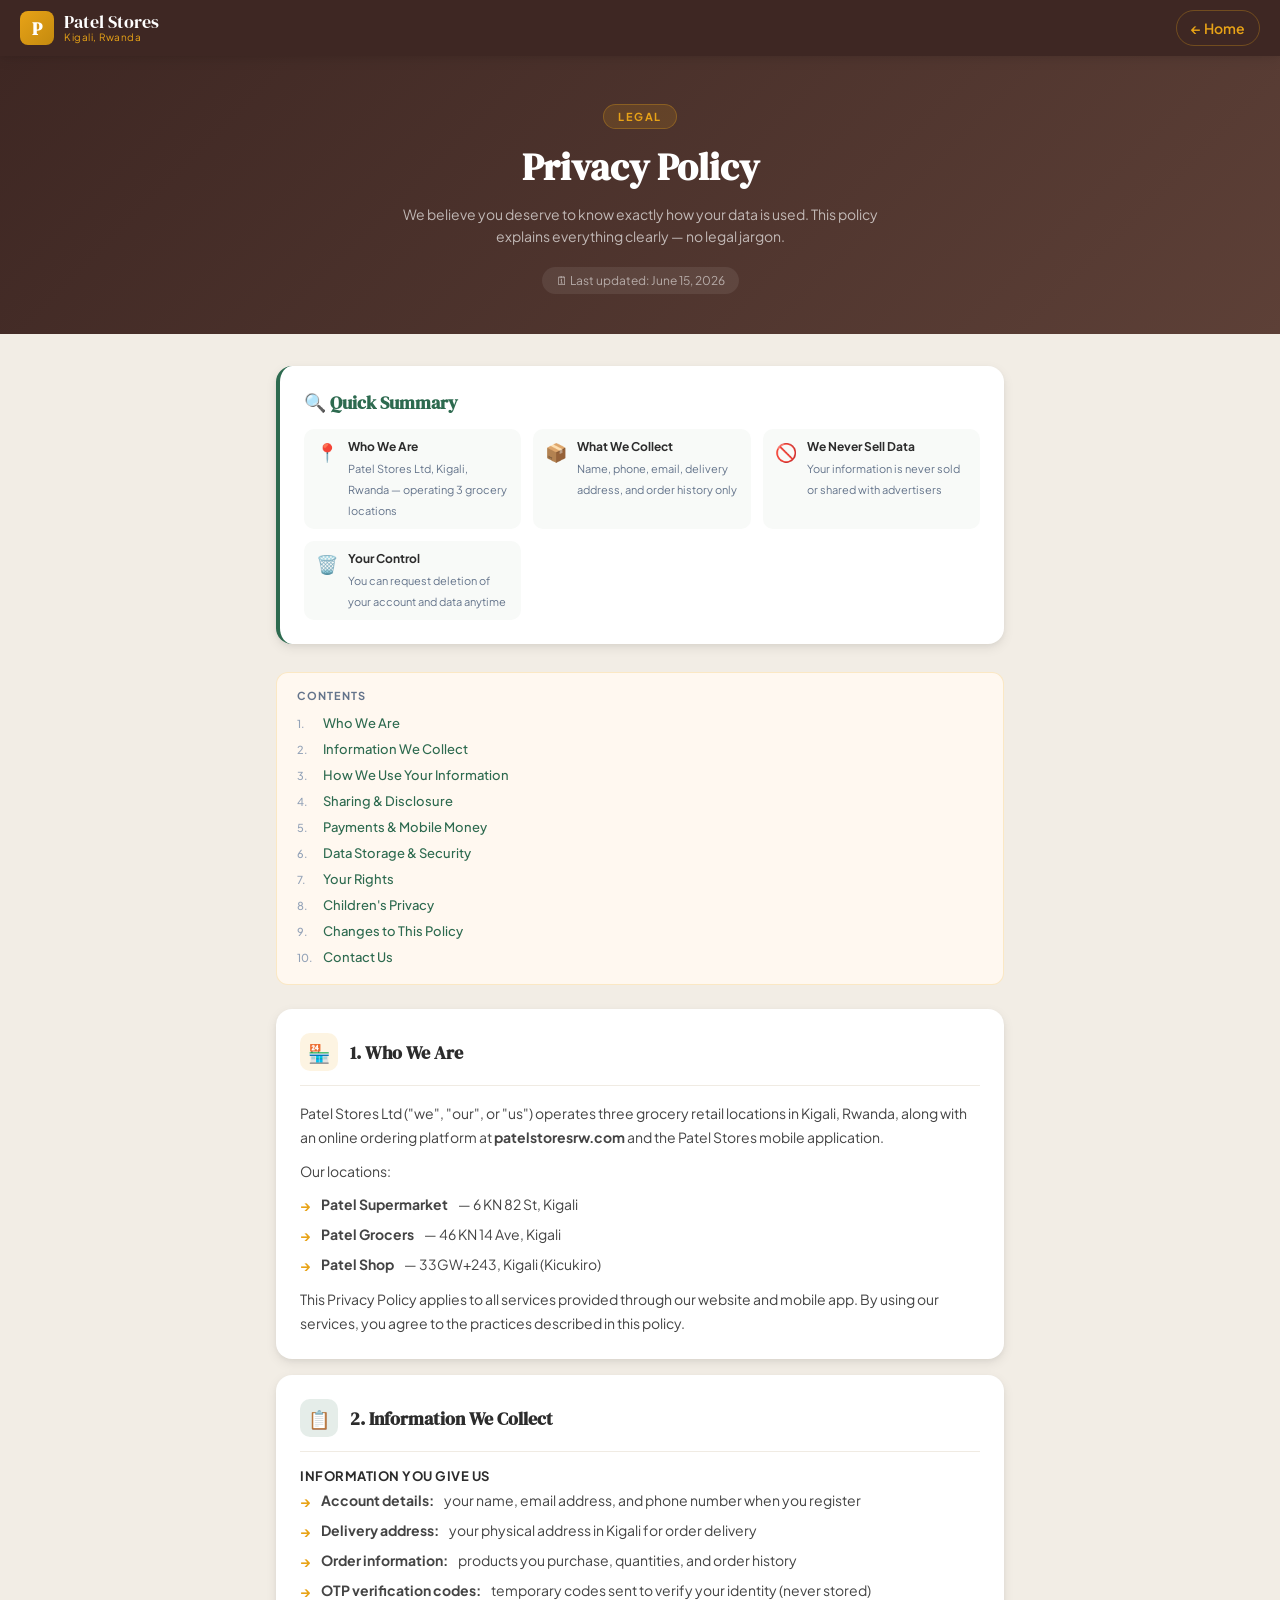
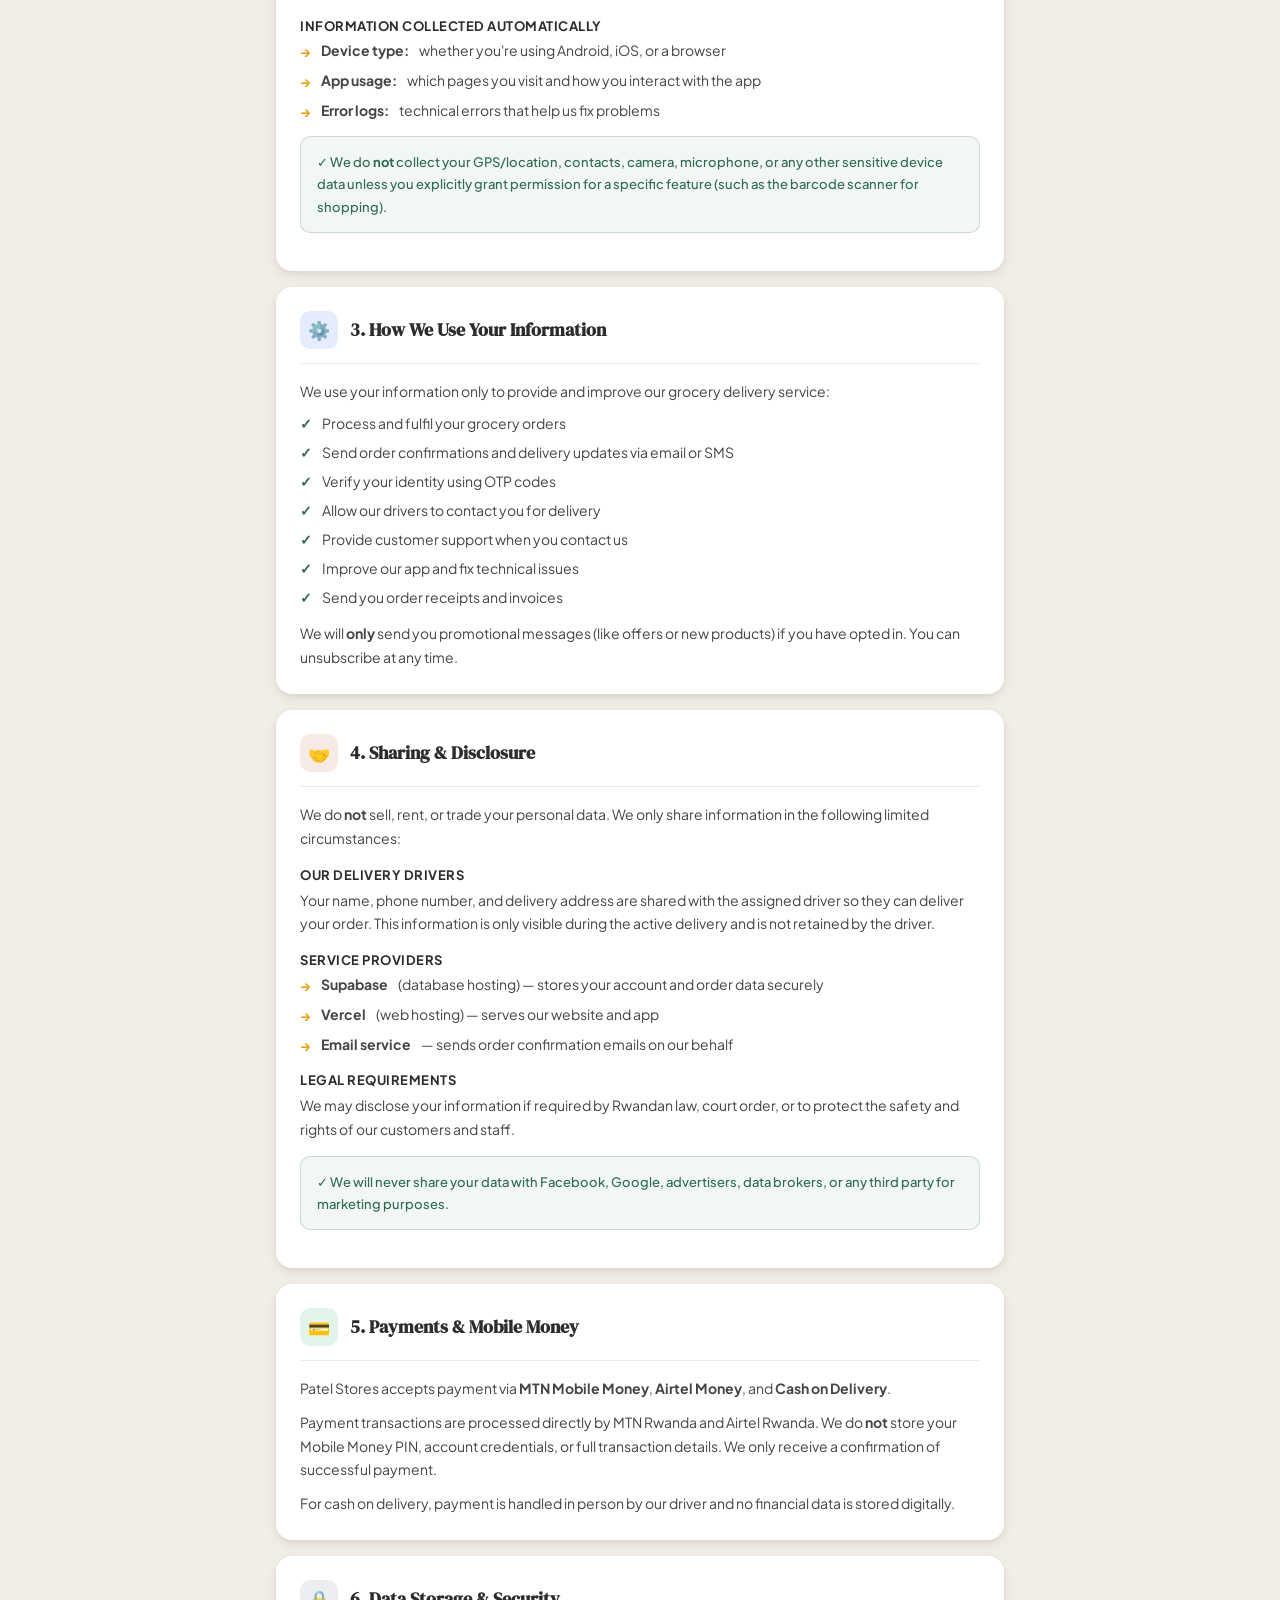
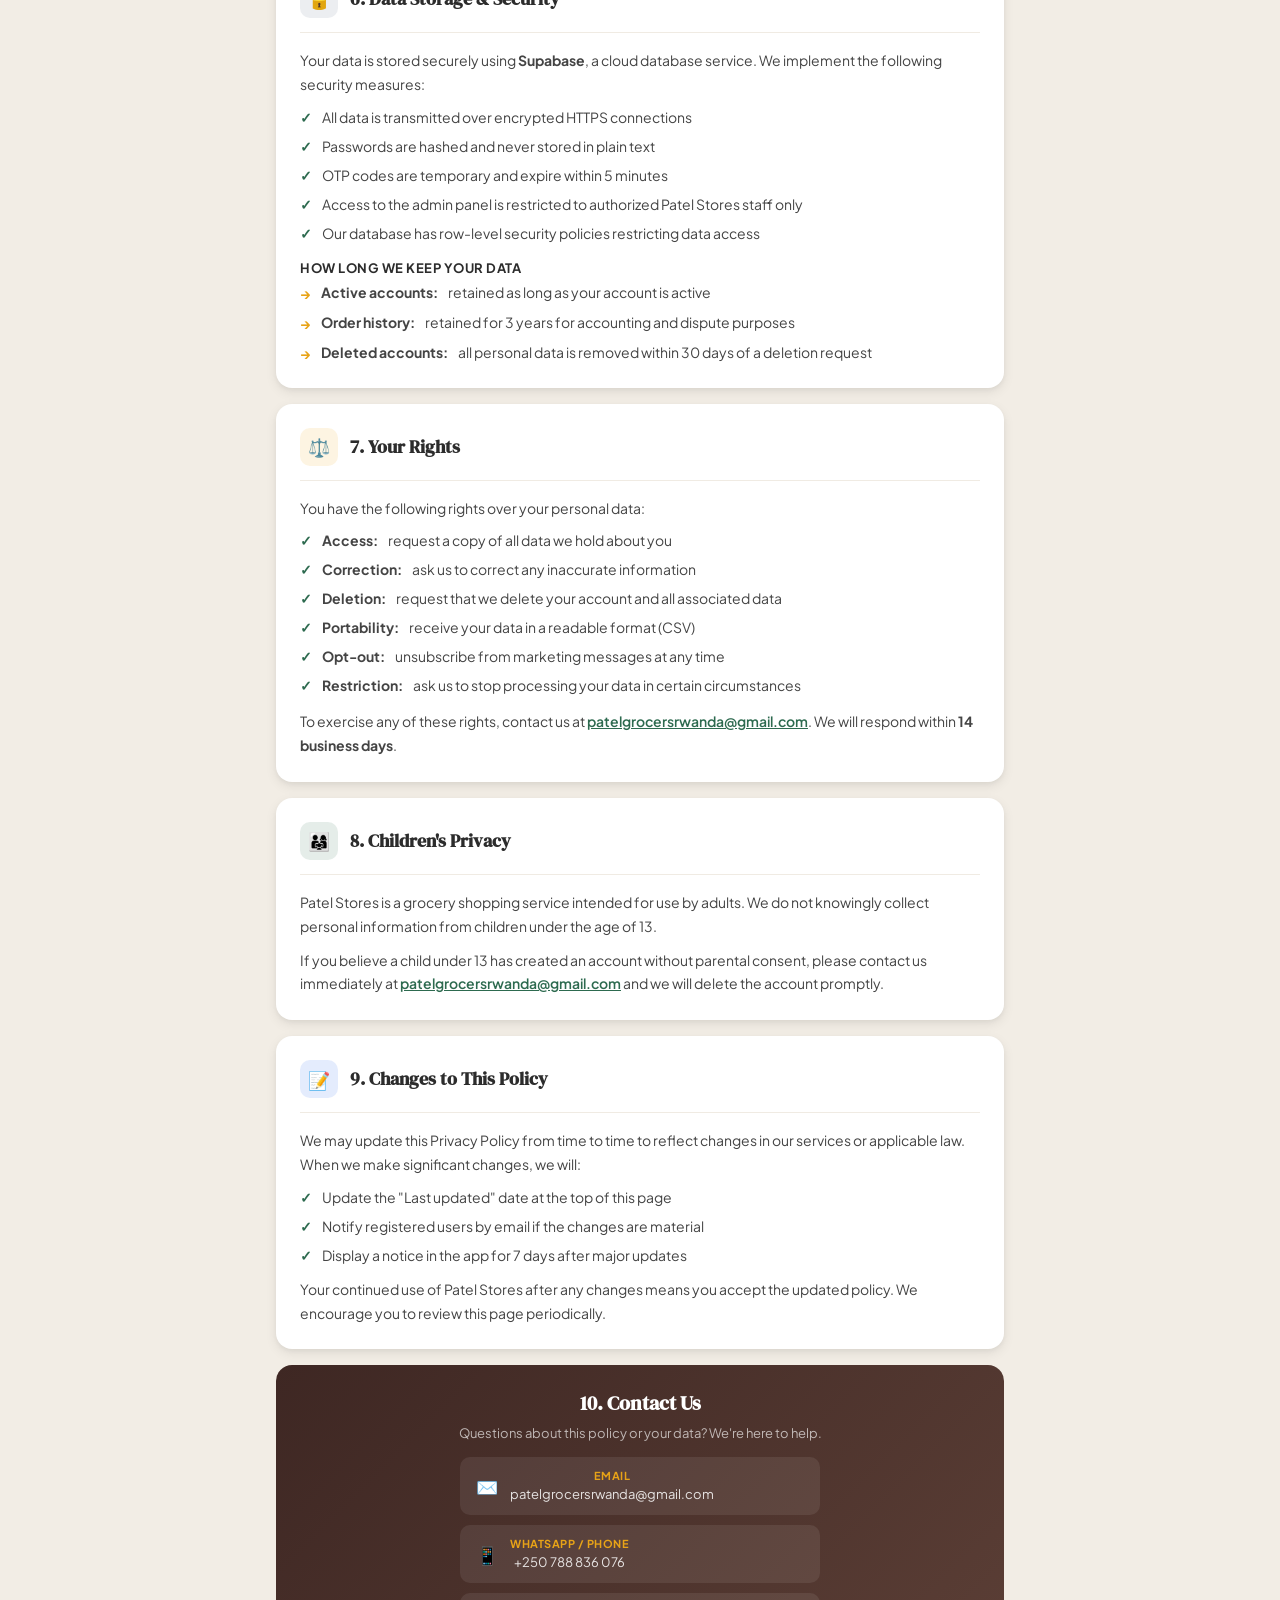
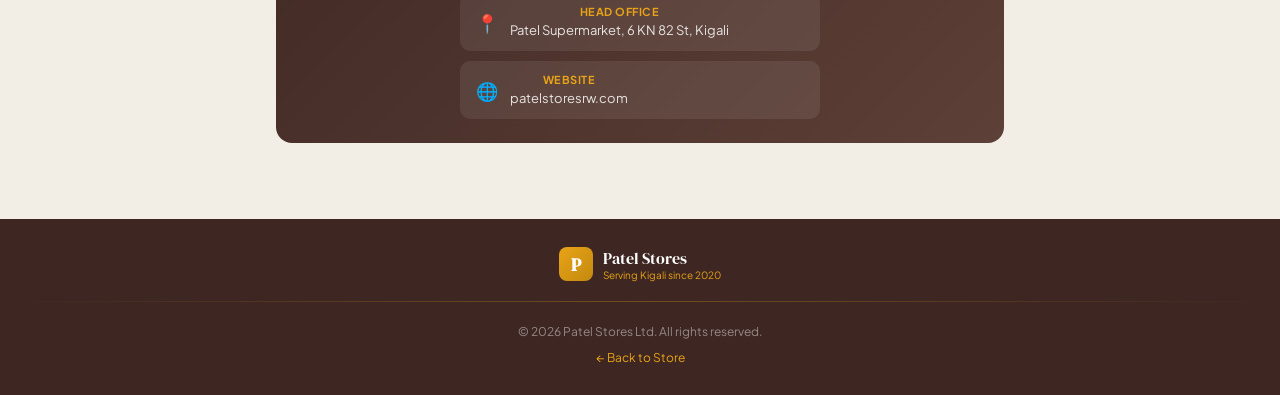
==== privacy.html @ 5aa3a6f2 "Add files via upload" ====
<!DOCTYPE html>
<html lang="en">
<head>
    <meta charset="UTF-8">
    <meta name="viewport" content="width=device-width, initial-scale=1.0, viewport-fit=cover">
    <title>Privacy Policy — Patel Stores</title>

    <!-- PWA Meta -->
    <meta name="theme-color" content="#E8A317">
    <meta name="description" content="Privacy Policy for Patel Stores — Kigali, Rwanda">
    <meta name="mobile-web-app-capable" content="yes">

    <!-- iOS PWA Meta -->
    <meta name="apple-mobile-web-app-capable" content="yes">
    <meta name="apple-mobile-web-app-status-bar-style" content="black-translucent">
    <meta name="apple-mobile-web-app-title" content="Patel Stores">
    <link rel="apple-touch-icon" href="icons/apple-touch-icon.png">
    <link rel="manifest" href="manifest.json">
    <link rel="icon" type="image/png" sizes="32x32" href="icons/icon-96x96.png">

    <link rel="preconnect" href="https://fonts.googleapis.com">
    <link href="https://fonts.googleapis.com/css2?family=DM+Serif+Display:ital@0;1&family=Plus+Jakarta+Sans:wght@300;400;500;600;700;800&display=swap" rel="stylesheet">

    <style>
        :root {
            --saffron: #E8A317;
            --saffron-dark: #C48A0F;
            --forest: #2D6A4F;
            --forest-light: #40916C;
            --cream: #FFF8F0;
            --coffee: #3E2723;
            --charcoal: #2C2C2C;
            --slate: #64748B;
            --light-slate: #94A3B8;
            --white: #FFFFFF;
            --font-display: 'DM Serif Display', serif;
            --font-body: 'Plus Jakarta Sans', sans-serif;
            --shadow-md: 0 4px 12px rgba(0,0,0,0.08), 0 2px 4px rgba(0,0,0,0.04);
        }

        *, *::before, *::after { box-sizing: border-box; margin: 0; padding: 0; }
        html { scroll-behavior: smooth; -webkit-text-size-adjust: 100%; }

        body {
            font-family: var(--font-body);
            background: #f2ede5;
            color: var(--charcoal);
            min-height: 100vh;
        }

        /* ── NAV ── */
        .nav {
            background: var(--coffee);
            padding: 0 20px;
            height: 56px;
            display: flex;
            align-items: center;
            justify-content: space-between;
            position: sticky;
            top: 0;
            z-index: 100;
            box-shadow: var(--shadow-md);
        }

        .nav-brand {
            display: flex;
            align-items: center;
            gap: 10px;
            text-decoration: none;
        }

        .logo-mark {
            width: 34px;
            height: 34px;
            background: linear-gradient(135deg, var(--saffron), var(--saffron-dark));
            border-radius: 8px;
            display: flex;
            align-items: center;
            justify-content: center;
            font-family: var(--font-display);
            font-size: 18px;
            color: var(--white);
            font-weight: 700;
            flex-shrink: 0;
        }

        .nav-name {
            font-family: var(--font-display);
            font-size: 18px;
            color: var(--white);
            line-height: 1;
        }

        .nav-sub {
            font-size: 10px;
            color: var(--saffron);
            letter-spacing: 0.5px;
        }

        .nav-back {
            display: flex;
            align-items: center;
            gap: 6px;
            color: var(--saffron);
            text-decoration: none;
            font-size: 14px;
            font-weight: 600;
            padding: 8px 14px;
            border-radius: 20px;
            border: 1px solid rgba(232,163,23,0.3);
            transition: background 0.2s;
        }

        .nav-back:hover { background: rgba(232,163,23,0.1); }

        /* ── HERO ── */
        .hero {
            background: linear-gradient(135deg, var(--coffee) 0%, #5D4037 100%);
            padding: 48px 20px 40px;
            text-align: center;
        }

        .hero-badge {
            display: inline-block;
            background: rgba(232,163,23,0.15);
            border: 1px solid rgba(232,163,23,0.3);
            color: var(--saffron);
            font-size: 11px;
            font-weight: 700;
            letter-spacing: 1.5px;
            text-transform: uppercase;
            padding: 5px 14px;
            border-radius: 20px;
            margin-bottom: 16px;
        }

        .hero h1 {
            font-family: var(--font-display);
            font-size: clamp(26px, 5vw, 38px);
            color: var(--white);
            margin-bottom: 12px;
            line-height: 1.2;
        }

        .hero p {
            color: rgba(255,255,255,0.65);
            font-size: 14px;
            max-width: 480px;
            margin: 0 auto 20px;
            line-height: 1.6;
        }

        .hero-meta {
            display: inline-flex;
            align-items: center;
            gap: 6px;
            background: rgba(255,255,255,0.08);
            padding: 6px 14px;
            border-radius: 20px;
            font-size: 12px;
            color: rgba(255,255,255,0.55);
        }

        /* ── MAIN CONTENT ── */
        .content-wrap {
            max-width: 760px;
            margin: 0 auto;
            padding: 32px 16px 60px;
        }

        /* ── QUICK SUMMARY CARD ── */
        .summary-card {
            background: var(--white);
            border-radius: 16px;
            padding: 24px;
            margin-bottom: 28px;
            box-shadow: var(--shadow-md);
            border-left: 4px solid var(--forest);
        }

        .summary-card h2 {
            font-family: var(--font-display);
            font-size: 18px;
            color: var(--forest);
            margin-bottom: 14px;
            display: flex;
            align-items: center;
            gap: 8px;
        }

        .summary-grid {
            display: grid;
            grid-template-columns: repeat(auto-fit, minmax(200px, 1fr));
            gap: 12px;
        }

        .summary-item {
            display: flex;
            align-items: flex-start;
            gap: 10px;
            padding: 10px 12px;
            background: #f8faf8;
            border-radius: 10px;
        }

        .summary-icon {
            font-size: 18px;
            flex-shrink: 0;
            margin-top: 1px;
        }

        .summary-item strong {
            display: block;
            font-size: 12px;
            font-weight: 700;
            color: var(--charcoal);
            margin-bottom: 2px;
        }

        .summary-item span {
            font-size: 11px;
            color: var(--slate);
            line-height: 1.4;
        }

        /* ── SECTIONS ── */
        .section {
            background: var(--white);
            border-radius: 16px;
            padding: 24px;
            margin-bottom: 16px;
            box-shadow: var(--shadow-md);
        }

        .section-header {
            display: flex;
            align-items: center;
            gap: 12px;
            margin-bottom: 16px;
            padding-bottom: 14px;
            border-bottom: 1px solid #f0ebe3;
        }

        .section-icon {
            width: 38px;
            height: 38px;
            border-radius: 10px;
            display: flex;
            align-items: center;
            justify-content: center;
            font-size: 18px;
            flex-shrink: 0;
        }

        .icon-saffron { background: rgba(232,163,23,0.12); }
        .icon-forest  { background: rgba(45,106,79,0.12); }
        .icon-terra   { background: rgba(193,81,46,0.12); }
        .icon-blue    { background: rgba(37,99,235,0.12); }
        .icon-slate   { background: rgba(100,116,139,0.12); }
        .icon-green   { background: rgba(22,163,74,0.12); }

        .section h2 {
            font-family: var(--font-display);
            font-size: 18px;
            color: var(--charcoal);
            line-height: 1.2;
        }

        .section h3 {
            font-size: 13px;
            font-weight: 700;
            color: var(--charcoal);
            margin: 16px 0 6px;
            text-transform: uppercase;
            letter-spacing: 0.5px;
        }

        .section p {
            font-size: 14px;
            color: #444;
            line-height: 1.7;
            margin-bottom: 10px;
        }

        .section p:last-child { margin-bottom: 0; }

        .data-list {
            list-style: none;
            display: flex;
            flex-direction: column;
            gap: 8px;
        }

        .data-list li {
            display: flex;
            align-items: flex-start;
            gap: 10px;
            font-size: 14px;
            color: #444;
            line-height: 1.5;
        }

        .data-list li::before {
            content: "→";
            color: var(--saffron);
            font-weight: 700;
            flex-shrink: 0;
            margin-top: 1px;
        }

        .check-list {
            list-style: none;
            display: flex;
            flex-direction: column;
            gap: 8px;
        }

        .check-list li {
            display: flex;
            align-items: flex-start;
            gap: 10px;
            font-size: 14px;
            color: #444;
            line-height: 1.5;
        }

        .check-list li::before {
            content: "✓";
            color: var(--forest);
            font-weight: 700;
            flex-shrink: 0;
        }

        /* ── HIGHLIGHT BOX ── */
        .highlight-box {
            background: rgba(45,106,79,0.06);
            border: 1px solid rgba(45,106,79,0.2);
            border-radius: 10px;
            padding: 14px 16px;
            margin: 14px 0;
        }

        .highlight-box p {
            font-size: 13px;
            color: var(--forest);
            margin: 0;
            font-weight: 500;
        }

        /* ── CONTACT CARD ── */
        .contact-card {
            background: linear-gradient(135deg, var(--coffee) 0%, #5D4037 100%);
            border-radius: 16px;
            padding: 24px;
            margin-bottom: 16px;
            text-align: center;
        }

        .contact-card h2 {
            font-family: var(--font-display);
            font-size: 20px;
            color: var(--white);
            margin-bottom: 8px;
        }

        .contact-card p {
            font-size: 13px;
            color: rgba(255,255,255,0.65);
            margin-bottom: 16px;
        }

        .contact-methods {
            display: flex;
            flex-direction: column;
            gap: 10px;
            max-width: 360px;
            margin: 0 auto;
        }

        .contact-row {
            display: flex;
            align-items: center;
            gap: 12px;
            background: rgba(255,255,255,0.08);
            border-radius: 10px;
            padding: 12px 16px;
        }

        .contact-row span:first-child { font-size: 18px; }

        .contact-row-text strong {
            display: block;
            font-size: 11px;
            font-weight: 700;
            color: var(--saffron);
            text-transform: uppercase;
            letter-spacing: 0.5px;
        }

        .contact-row-text a,
        .contact-row-text span:last-child {
            font-size: 13px;
            color: rgba(255,255,255,0.85);
            text-decoration: none;
        }

        .contact-row-text a:hover { color: var(--saffron); }

        /* ── FOOTER ── */
        .page-footer {
            background: var(--coffee);
            padding: 28px 20px;
            text-align: center;
        }

        .footer-brand-row {
            display: flex;
            align-items: center;
            justify-content: center;
            gap: 10px;
            margin-bottom: 10px;
        }

        .page-footer p {
            font-size: 12px;
            color: rgba(255,255,255,0.45);
            line-height: 1.6;
        }

        .page-footer a {
            color: var(--saffron);
            text-decoration: none;
        }

        .divider {
            height: 1px;
            background: linear-gradient(90deg, transparent, rgba(232,163,23,0.3), transparent);
            margin: 20px 0;
        }

        /* ── TOC ── */
        .toc {
            background: var(--cream);
            border-radius: 12px;
            padding: 16px 20px;
            margin-bottom: 24px;
            border: 1px solid rgba(232,163,23,0.2);
        }

        .toc h3 {
            font-size: 11px;
            font-weight: 700;
            color: var(--slate);
            text-transform: uppercase;
            letter-spacing: 1px;
            margin-bottom: 10px;
        }

        .toc-list {
            list-style: none;
            display: flex;
            flex-direction: column;
            gap: 4px;
        }

        .toc-list li a {
            font-size: 13px;
            color: var(--forest);
            text-decoration: none;
            font-weight: 500;
            display: flex;
            align-items: center;
            gap: 8px;
            padding: 3px 0;
        }

        .toc-list li a:hover { color: var(--saffron-dark); }
        .toc-num { font-size: 11px; color: var(--light-slate); min-width: 18px; }

        @media (max-width: 480px) {
            .summary-grid { grid-template-columns: 1fr 1fr; }
            .hero { padding: 36px 16px 32px; }
        }
    </style>
</head>
<body>

    <!-- NAV -->
    <nav class="nav">
        <a href="index.html" class="nav-brand">
            <div class="logo-mark">P</div>
            <div>
                <div class="nav-name">Patel Stores</div>
                <div class="nav-sub">Kigali, Rwanda</div>
            </div>
        </a>
        <a href="index.html" class="nav-back">← Home</a>
    </nav>

    <!-- HERO -->
    <div class="hero">
        <div class="hero-badge">Legal</div>
        <h1>Privacy Policy</h1>
        <p>We believe you deserve to know exactly how your data is used. This policy explains everything clearly — no legal jargon.</p>
        <div class="hero-meta">🗓 Last updated: June 15, 2026</div>
    </div>

    <!-- CONTENT -->
    <div class="content-wrap">

        <!-- QUICK SUMMARY -->
        <div class="summary-card">
            <h2>🔍 Quick Summary</h2>
            <div class="summary-grid">
                <div class="summary-item">
                    <div class="summary-icon">📍</div>
                    <div>
                        <strong>Who We Are</strong>
                        <span>Patel Stores Ltd, Kigali, Rwanda — operating 3 grocery locations</span>
                    </div>
                </div>
                <div class="summary-item">
                    <div class="summary-icon">📦</div>
                    <div>
                        <strong>What We Collect</strong>
                        <span>Name, phone, email, delivery address, and order history only</span>
                    </div>
                </div>
                <div class="summary-item">
                    <div class="summary-icon">🚫</div>
                    <div>
                        <strong>We Never Sell Data</strong>
                        <span>Your information is never sold or shared with advertisers</span>
                    </div>
                </div>
                <div class="summary-item">
                    <div class="summary-icon">🗑️</div>
                    <div>
                        <strong>Your Control</strong>
                        <span>You can request deletion of your account and data anytime</span>
                    </div>
                </div>
            </div>
        </div>

        <!-- TABLE OF CONTENTS -->
        <div class="toc">
            <h3>Contents</h3>
            <ul class="toc-list">
                <li><a href="#who-we-are"><span class="toc-num">1.</span> Who We Are</a></li>
                <li><a href="#what-we-collect"><span class="toc-num">2.</span> Information We Collect</a></li>
                <li><a href="#how-we-use"><span class="toc-num">3.</span> How We Use Your Information</a></li>
                <li><a href="#sharing"><span class="toc-num">4.</span> Sharing &amp; Disclosure</a></li>
                <li><a href="#payments"><span class="toc-num">5.</span> Payments &amp; Mobile Money</a></li>
                <li><a href="#storage"><span class="toc-num">6.</span> Data Storage &amp; Security</a></li>
                <li><a href="#your-rights"><span class="toc-num">7.</span> Your Rights</a></li>
                <li><a href="#children"><span class="toc-num">8.</span> Children's Privacy</a></li>
                <li><a href="#changes"><span class="toc-num">9.</span> Changes to This Policy</a></li>
                <li><a href="#contact"><span class="toc-num">10.</span> Contact Us</a></li>
            </ul>
        </div>

        <!-- 1. WHO WE ARE -->
        <div class="section" id="who-we-are">
            <div class="section-header">
                <div class="section-icon icon-saffron">🏪</div>
                <h2>1. Who We Are</h2>
            </div>
            <p>Patel Stores Ltd ("we", "our", or "us") operates three grocery retail locations in Kigali, Rwanda, along with an online ordering platform at <strong>patelstoresrw.com</strong> and the Patel Stores mobile application.</p>
            <p>Our locations:</p>
            <ul class="data-list">
                <li><strong>Patel Supermarket</strong> — 6 KN 82 St, Kigali</li>
                <li><strong>Patel Grocers</strong> — 46 KN 14 Ave, Kigali</li>
                <li><strong>Patel Shop</strong> — 33GW+243, Kigali (Kicukiro)</li>
            </ul>
            <p style="margin-top:12px;">This Privacy Policy applies to all services provided through our website and mobile app. By using our services, you agree to the practices described in this policy.</p>
        </div>

        <!-- 2. WHAT WE COLLECT -->
        <div class="section" id="what-we-collect">
            <div class="section-header">
                <div class="section-icon icon-forest">📋</div>
                <h2>2. Information We Collect</h2>
            </div>

            <h3>Information You Give Us</h3>
            <ul class="data-list">
                <li><strong>Account details:</strong> your name, email address, and phone number when you register</li>
                <li><strong>Delivery address:</strong> your physical address in Kigali for order delivery</li>
                <li><strong>Order information:</strong> products you purchase, quantities, and order history</li>
                <li><strong>OTP verification codes:</strong> temporary codes sent to verify your identity (never stored)</li>
            </ul>

            <h3>Information Collected Automatically</h3>
            <ul class="data-list">
                <li><strong>Device type:</strong> whether you're using Android, iOS, or a browser</li>
                <li><strong>App usage:</strong> which pages you visit and how you interact with the app</li>
                <li><strong>Error logs:</strong> technical errors that help us fix problems</li>
            </ul>

            <div class="highlight-box">
                <p>✓ We do <strong>not</strong> collect your GPS/location, contacts, camera, microphone, or any other sensitive device data unless you explicitly grant permission for a specific feature (such as the barcode scanner for shopping).</p>
            </div>
        </div>

        <!-- 3. HOW WE USE -->
        <div class="section" id="how-we-use">
            <div class="section-header">
                <div class="section-icon icon-blue">⚙️</div>
                <h2>3. How We Use Your Information</h2>
            </div>
            <p>We use your information only to provide and improve our grocery delivery service:</p>
            <ul class="check-list">
                <li>Process and fulfil your grocery orders</li>
                <li>Send order confirmations and delivery updates via email or SMS</li>
                <li>Verify your identity using OTP codes</li>
                <li>Allow our drivers to contact you for delivery</li>
                <li>Provide customer support when you contact us</li>
                <li>Improve our app and fix technical issues</li>
                <li>Send you order receipts and invoices</li>
            </ul>
            <p style="margin-top:14px;">We will <strong>only</strong> send you promotional messages (like offers or new products) if you have opted in. You can unsubscribe at any time.</p>
        </div>

        <!-- 4. SHARING -->
        <div class="section" id="sharing">
            <div class="section-header">
                <div class="section-icon icon-terra">🤝</div>
                <h2>4. Sharing &amp; Disclosure</h2>
            </div>
            <p>We do <strong>not</strong> sell, rent, or trade your personal data. We only share information in the following limited circumstances:</p>

            <h3>Our Delivery Drivers</h3>
            <p>Your name, phone number, and delivery address are shared with the assigned driver so they can deliver your order. This information is only visible during the active delivery and is not retained by the driver.</p>

            <h3>Service Providers</h3>
            <ul class="data-list">
                <li><strong>Supabase</strong> (database hosting) — stores your account and order data securely</li>
                <li><strong>Vercel</strong> (web hosting) — serves our website and app</li>
                <li><strong>Email service</strong> — sends order confirmation emails on our behalf</li>
            </ul>

            <h3>Legal Requirements</h3>
            <p>We may disclose your information if required by Rwandan law, court order, or to protect the safety and rights of our customers and staff.</p>

            <div class="highlight-box">
                <p>✓ We will never share your data with Facebook, Google, advertisers, data brokers, or any third party for marketing purposes.</p>
            </div>
        </div>

        <!-- 5. PAYMENTS -->
        <div class="section" id="payments">
            <div class="section-header">
                <div class="section-icon icon-green">💳</div>
                <h2>5. Payments &amp; Mobile Money</h2>
            </div>
            <p>Patel Stores accepts payment via <strong>MTN Mobile Money</strong>, <strong>Airtel Money</strong>, and <strong>Cash on Delivery</strong>.</p>
            <p>Payment transactions are processed directly by MTN Rwanda and Airtel Rwanda. We do <strong>not</strong> store your Mobile Money PIN, account credentials, or full transaction details. We only receive a confirmation of successful payment.</p>
            <p>For cash on delivery, payment is handled in person by our driver and no financial data is stored digitally.</p>
        </div>

        <!-- 6. STORAGE -->
        <div class="section" id="storage">
            <div class="section-header">
                <div class="section-icon icon-slate">🔒</div>
                <h2>6. Data Storage &amp; Security</h2>
            </div>
            <p>Your data is stored securely using <strong>Supabase</strong>, a cloud database service. We implement the following security measures:</p>
            <ul class="check-list">
                <li>All data is transmitted over encrypted HTTPS connections</li>
                <li>Passwords are hashed and never stored in plain text</li>
                <li>OTP codes are temporary and expire within 5 minutes</li>
                <li>Access to the admin panel is restricted to authorized Patel Stores staff only</li>
                <li>Our database has row-level security policies restricting data access</li>
            </ul>

            <h3>How Long We Keep Your Data</h3>
            <ul class="data-list">
                <li><strong>Active accounts:</strong> retained as long as your account is active</li>
                <li><strong>Order history:</strong> retained for 3 years for accounting and dispute purposes</li>
                <li><strong>Deleted accounts:</strong> all personal data is removed within 30 days of a deletion request</li>
            </ul>
        </div>

        <!-- 7. YOUR RIGHTS -->
        <div class="section" id="your-rights">
            <div class="section-header">
                <div class="section-icon icon-saffron">⚖️</div>
                <h2>7. Your Rights</h2>
            </div>
            <p>You have the following rights over your personal data:</p>
            <ul class="check-list">
                <li><strong>Access:</strong> request a copy of all data we hold about you</li>
                <li><strong>Correction:</strong> ask us to correct any inaccurate information</li>
                <li><strong>Deletion:</strong> request that we delete your account and all associated data</li>
                <li><strong>Portability:</strong> receive your data in a readable format (CSV)</li>
                <li><strong>Opt-out:</strong> unsubscribe from marketing messages at any time</li>
                <li><strong>Restriction:</strong> ask us to stop processing your data in certain circumstances</li>
            </ul>
            <p style="margin-top:14px;">To exercise any of these rights, contact us at <a href="mailto:patelgrocersrwanda@gmail.com" style="color:var(--forest);font-weight:600;">patelgrocersrwanda@gmail.com</a>. We will respond within <strong>14 business days</strong>.</p>
        </div>

        <!-- 8. CHILDREN -->
        <div class="section" id="children">
            <div class="section-header">
                <div class="section-icon icon-forest">👨‍👩‍👧</div>
                <h2>8. Children's Privacy</h2>
            </div>
            <p>Patel Stores is a grocery shopping service intended for use by adults. We do not knowingly collect personal information from children under the age of 13.</p>
            <p>If you believe a child under 13 has created an account without parental consent, please contact us immediately at <a href="mailto:patelgrocersrwanda@gmail.com" style="color:var(--forest);font-weight:600;">patelgrocersrwanda@gmail.com</a> and we will delete the account promptly.</p>
        </div>

        <!-- 9. CHANGES -->
        <div class="section" id="changes">
            <div class="section-header">
                <div class="section-icon icon-blue">📝</div>
                <h2>9. Changes to This Policy</h2>
            </div>
            <p>We may update this Privacy Policy from time to time to reflect changes in our services or applicable law. When we make significant changes, we will:</p>
            <ul class="check-list">
                <li>Update the "Last updated" date at the top of this page</li>
                <li>Notify registered users by email if the changes are material</li>
                <li>Display a notice in the app for 7 days after major updates</li>
            </ul>
            <p style="margin-top:12px;">Your continued use of Patel Stores after any changes means you accept the updated policy. We encourage you to review this page periodically.</p>
        </div>

        <!-- 10. CONTACT -->
        <div class="contact-card" id="contact">
            <h2>10. Contact Us</h2>
            <p>Questions about this policy or your data? We're here to help.</p>
            <div class="contact-methods">
                <div class="contact-row">
                    <span>✉️</span>
                    <div class="contact-row-text">
                        <strong>Email</strong>
                        <a href="mailto:patelgrocersrwanda@gmail.com">patelgrocersrwanda@gmail.com</a>
                    </div>
                </div>
                <div class="contact-row">
                    <span>📱</span>
                    <div class="contact-row-text">
                        <strong>WhatsApp / Phone</strong>
                        <span>+250 788 836 076</span>
                    </div>
                </div>
                <div class="contact-row">
                    <span>📍</span>
                    <div class="contact-row-text">
                        <strong>Head Office</strong>
                        <span>Patel Supermarket, 6 KN 82 St, Kigali</span>
                    </div>
                </div>
                <div class="contact-row">
                    <span>🌐</span>
                    <div class="contact-row-text">
                        <strong>Website</strong>
                        <a href="https://patelstoresrw.com">patelstoresrw.com</a>
                    </div>
                </div>
            </div>
        </div>

    </div>

    <!-- FOOTER -->
    <footer class="page-footer">
        <div class="footer-brand-row">
            <div class="logo-mark">P</div>
            <div style="text-align:left">
                <div style="font-family:'DM Serif Display',serif;font-size:16px;color:#fff">Patel Stores</div>
                <div style="font-size:10px;color:#E8A317;">Serving Kigali since 2020</div>
            </div>
        </div>
        <div class="divider"></div>
        <p>&copy; 2026 Patel Stores Ltd. All rights reserved.</p>
        <p style="margin-top:6px;"><a href="index.html">← Back to Store</a></p>
    </footer>

</body>
</html>
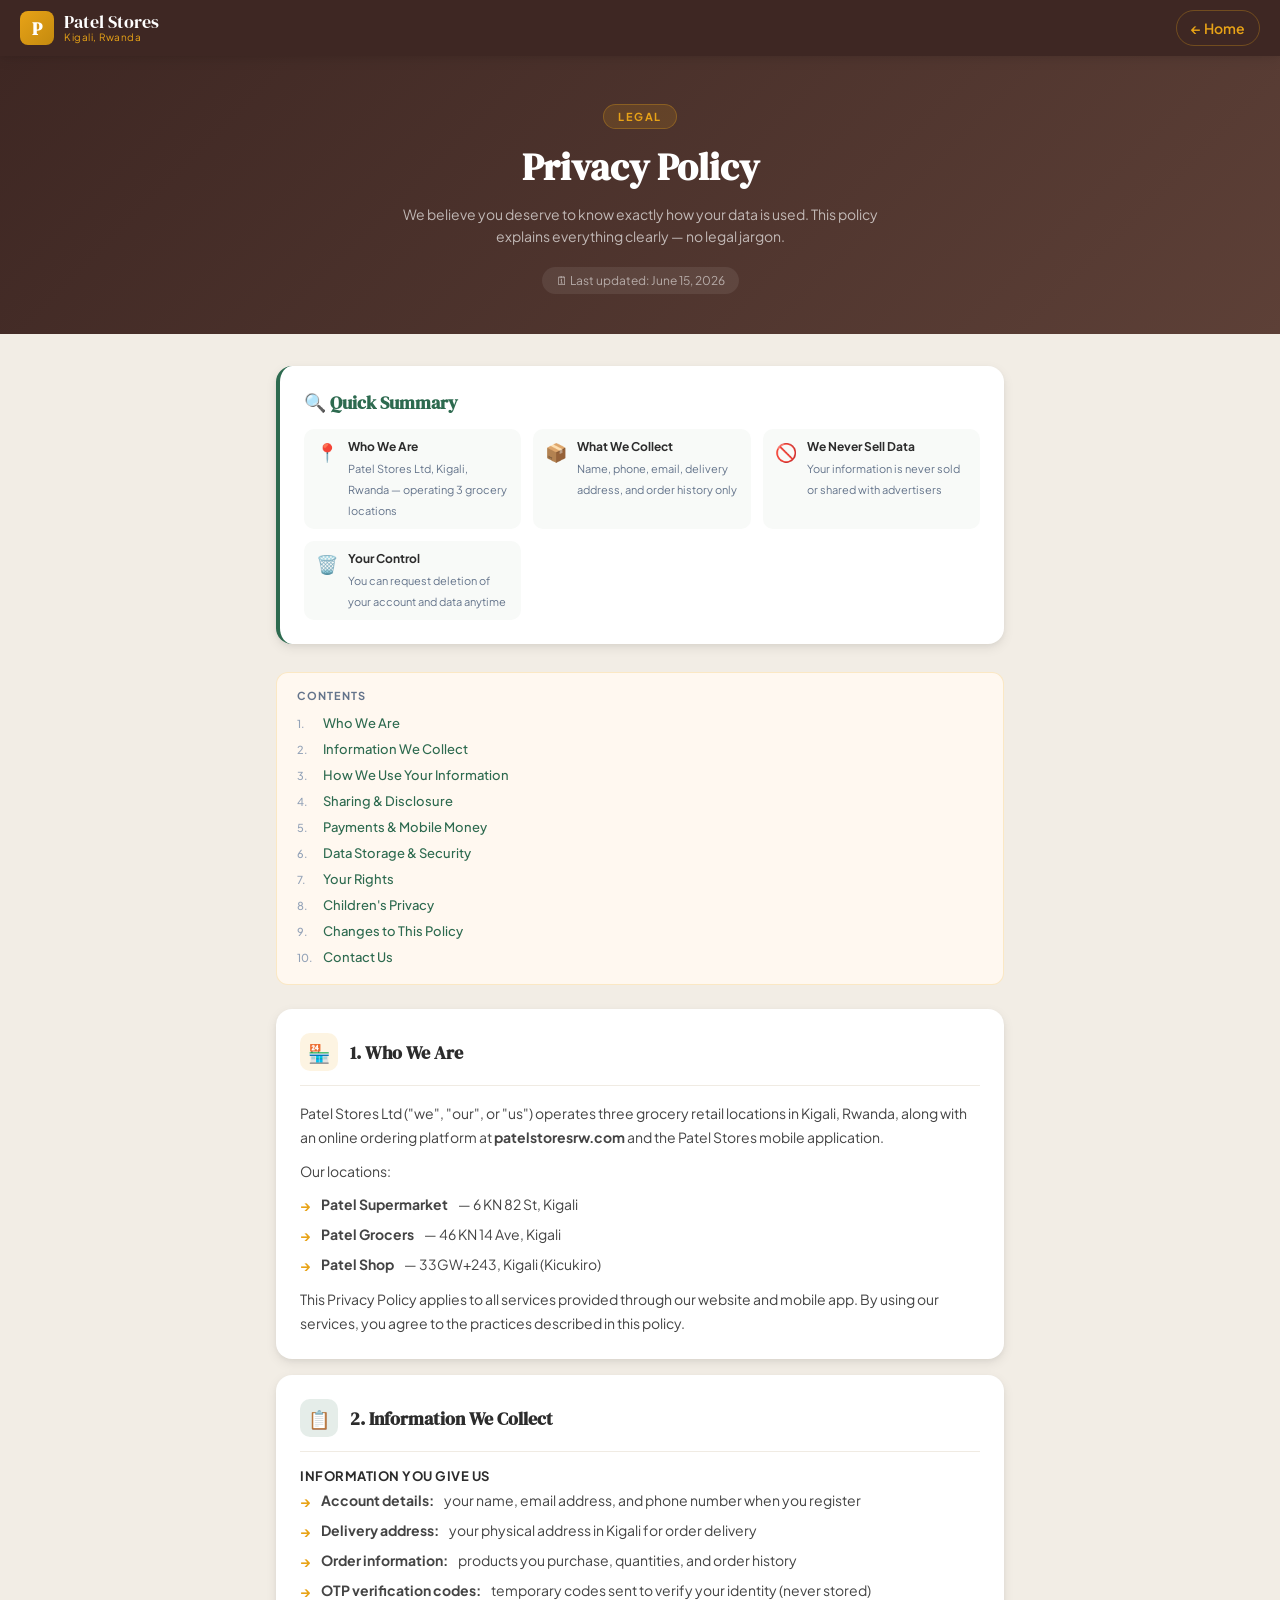
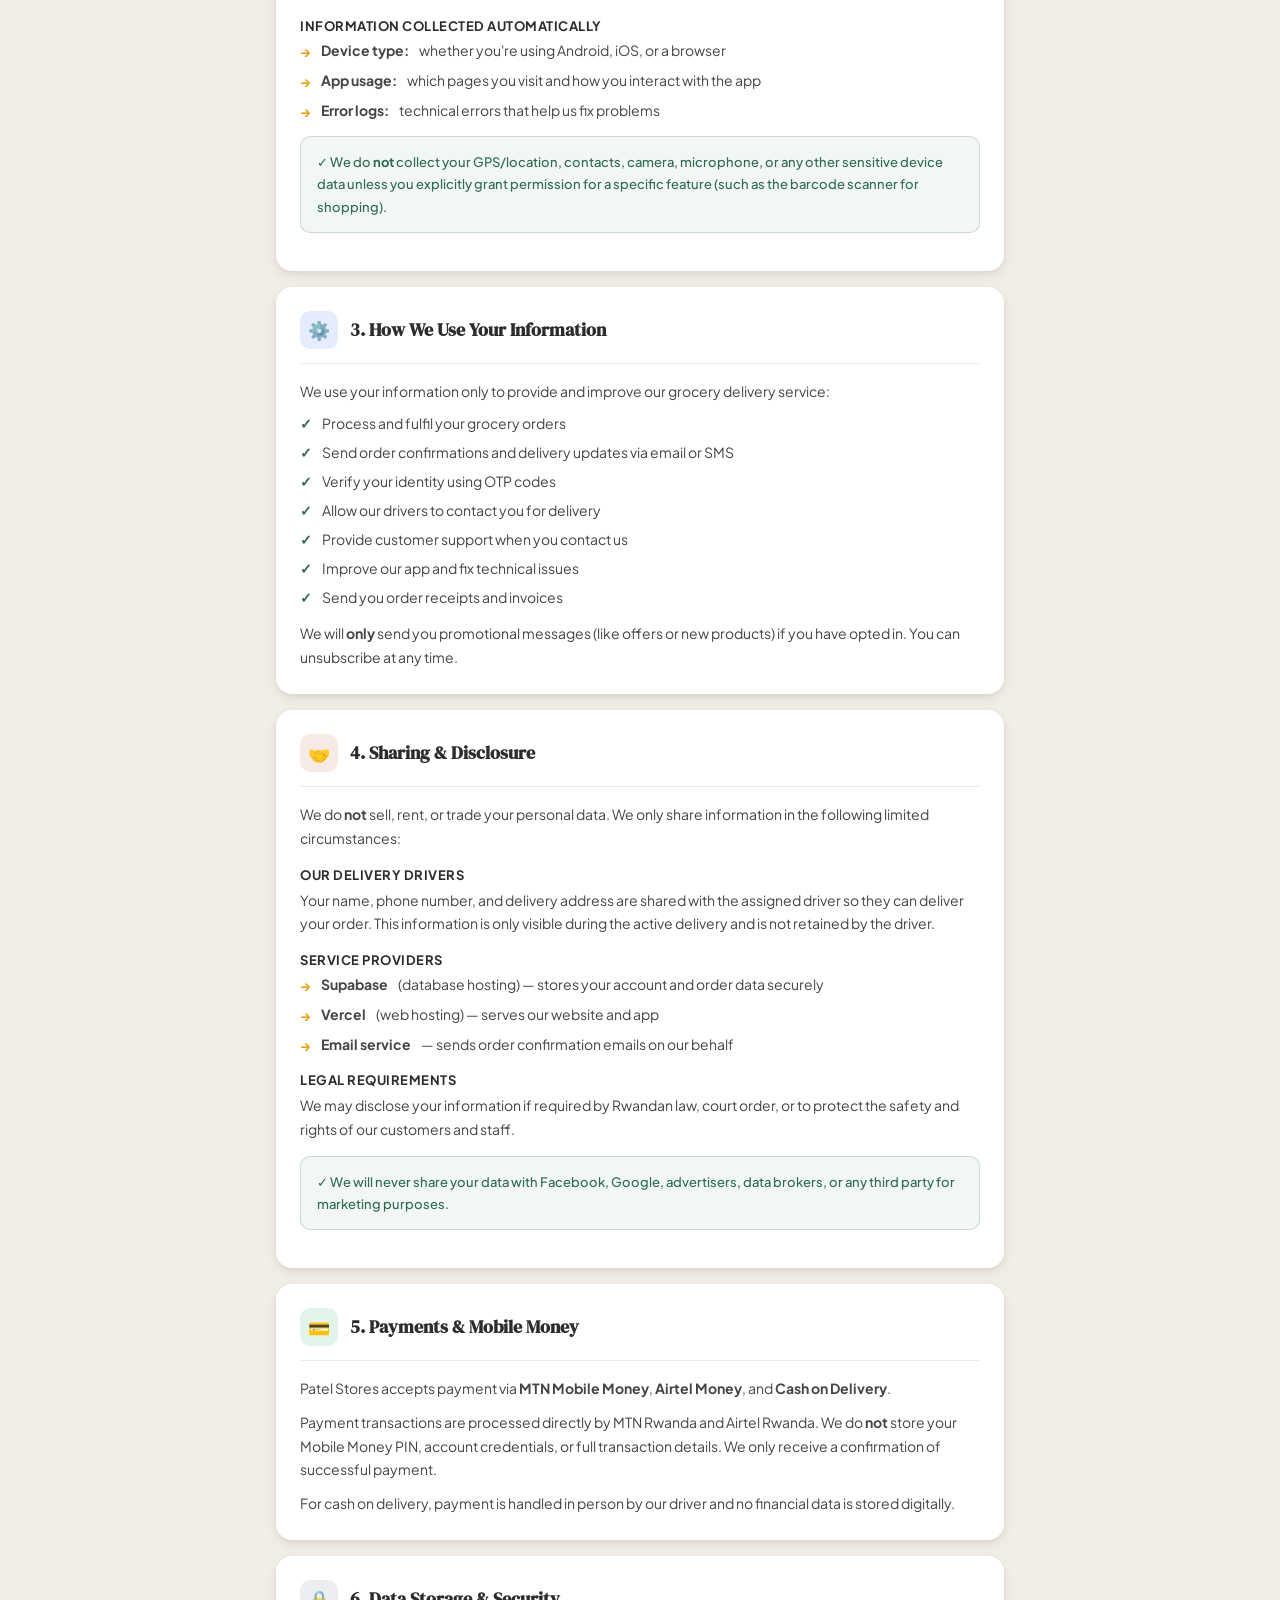
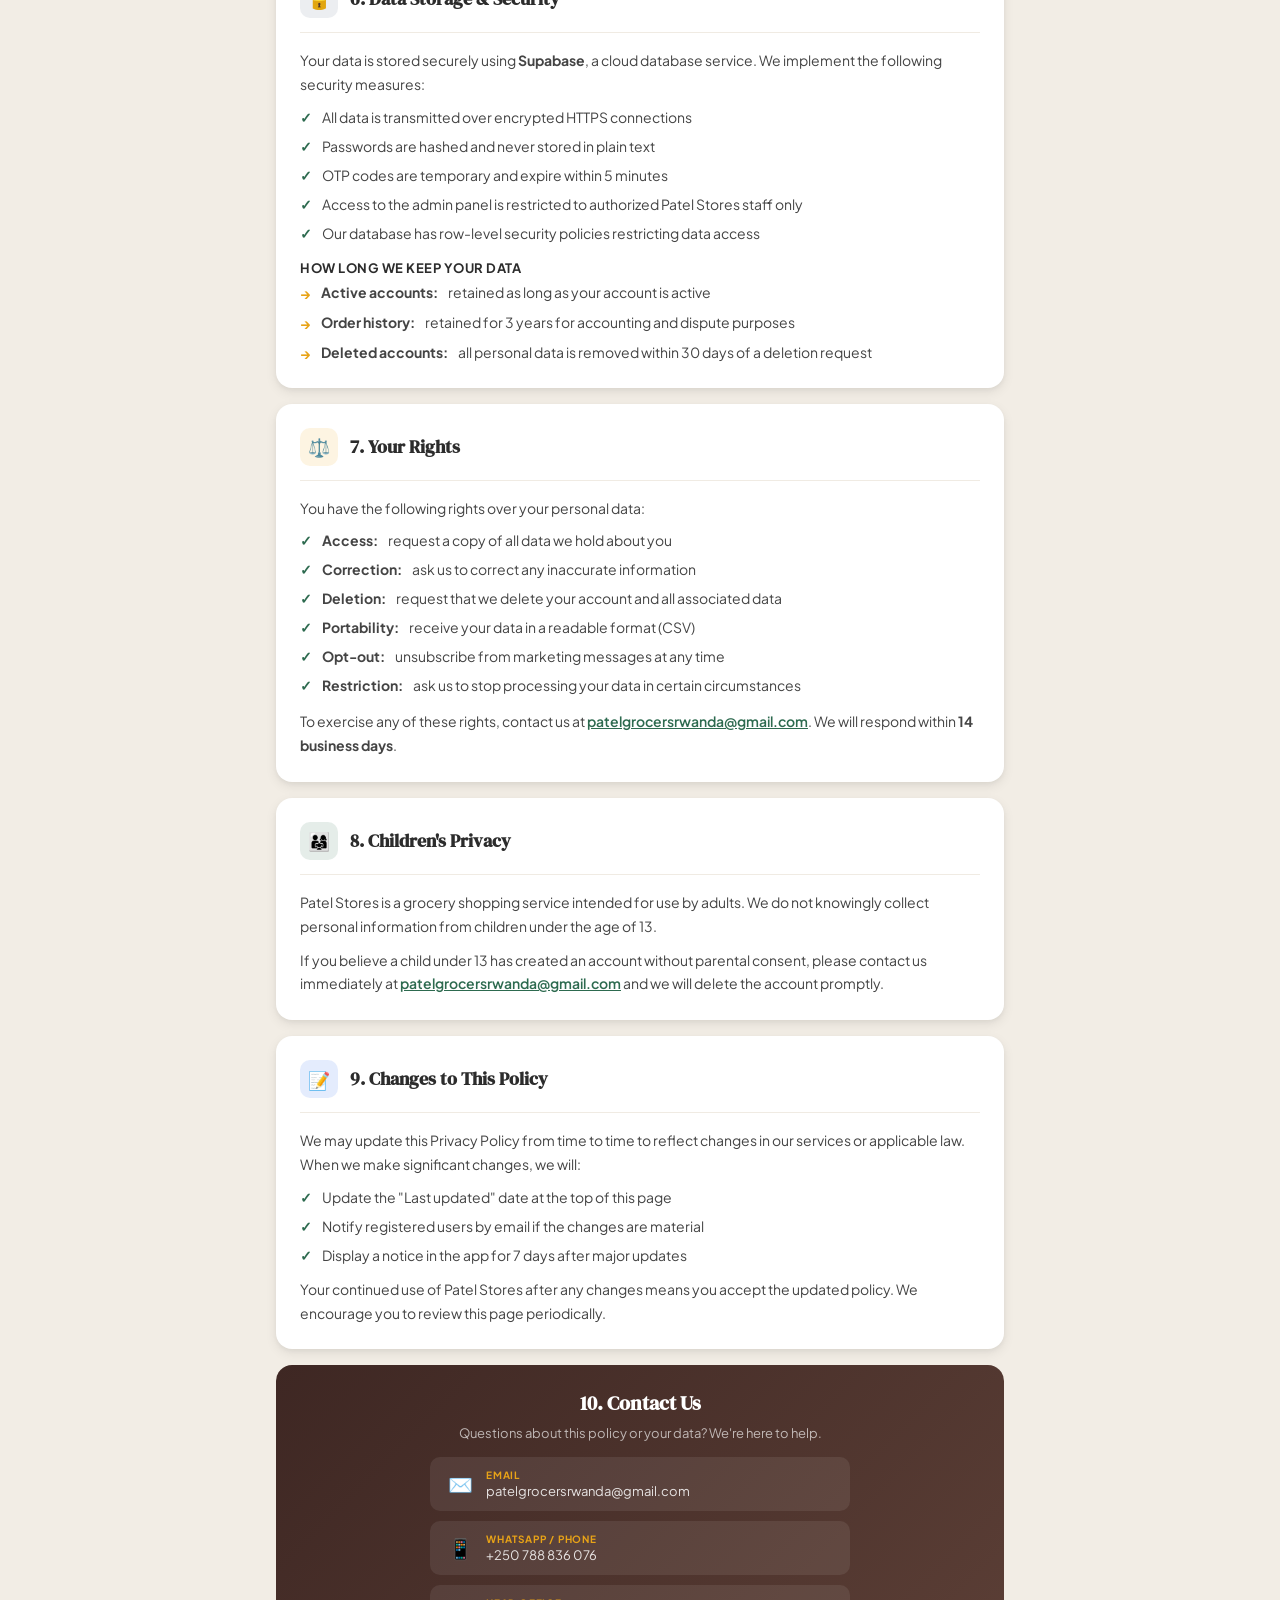
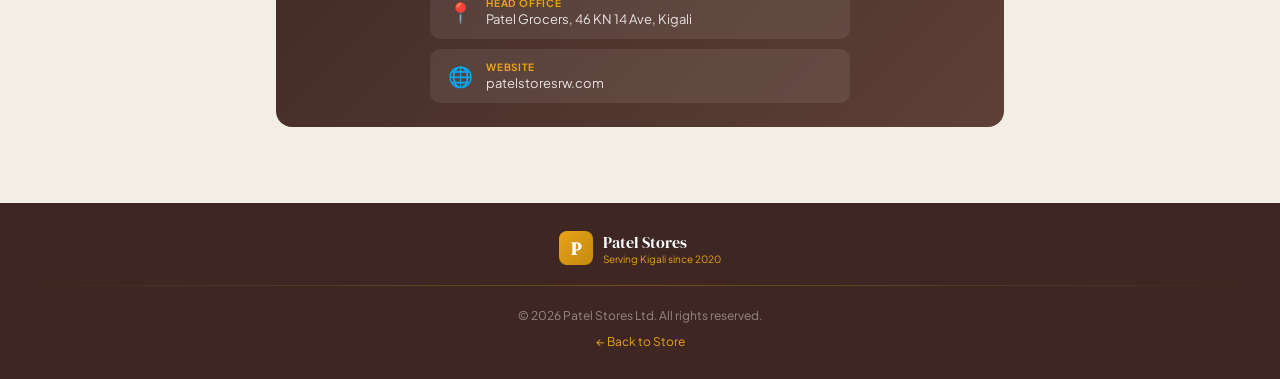
==== commit 2052a23a: "Update privacy.html" ====
--- a/privacy.html
+++ b/privacy.html
@@ -353,7 +353,6 @@
             border-radius: 16px;
             padding: 24px;
             margin-bottom: 16px;
-            text-align: center;
         }
 
         .contact-card h2 {
@@ -361,19 +360,21 @@
             font-size: 20px;
             color: var(--white);
             margin-bottom: 8px;
-        }
-
-        .contact-card p {
+            text-align: center;
+        }
+
+        .contact-card > p {
             font-size: 13px;
             color: rgba(255,255,255,0.65);
             margin-bottom: 16px;
+            text-align: center;
         }
 
         .contact-methods {
             display: flex;
             flex-direction: column;
             gap: 10px;
-            max-width: 360px;
+            max-width: 420px;
             margin: 0 auto;
         }
 
@@ -384,17 +385,30 @@
             background: rgba(255,255,255,0.08);
             border-radius: 10px;
             padding: 12px 16px;
-        }
-
-        .contact-row span:first-child { font-size: 18px; }
+            text-align: left;
+        }
+
+        .contact-row span:first-child {
+            font-size: 20px;
+            flex-shrink: 0;
+            width: 28px;
+            text-align: center;
+        }
+
+        .contact-row-text {
+            display: flex;
+            flex-direction: column;
+            gap: 2px;
+            min-width: 0;
+        }
 
         .contact-row-text strong {
             display: block;
-            font-size: 11px;
+            font-size: 10px;
             font-weight: 700;
             color: var(--saffron);
             text-transform: uppercase;
-            letter-spacing: 0.5px;
+            letter-spacing: 0.8px;
         }
 
         .contact-row-text a,
@@ -402,6 +416,7 @@
             font-size: 13px;
             color: rgba(255,255,255,0.85);
             text-decoration: none;
+            word-break: break-all;
         }
 
         .contact-row-text a:hover { color: var(--saffron); }
@@ -748,14 +763,14 @@
                     <span>📍</span>
                     <div class="contact-row-text">
                         <strong>Head Office</strong>
-                        <span>Patel Supermarket, 6 KN 82 St, Kigali</span>
+                        <span>Patel Grocers, 46 KN 14 Ave, Kigali</span>
                     </div>
                 </div>
                 <div class="contact-row">
                     <span>🌐</span>
                     <div class="contact-row-text">
                         <strong>Website</strong>
-                        <a href="https://patelstoresrw.com">patelstoresrw.com</a>
+                        <a href="https://patelstoresrw.com" style="text-align:left;">patelstoresrw.com</a>
                     </div>
                 </div>
             </div>
